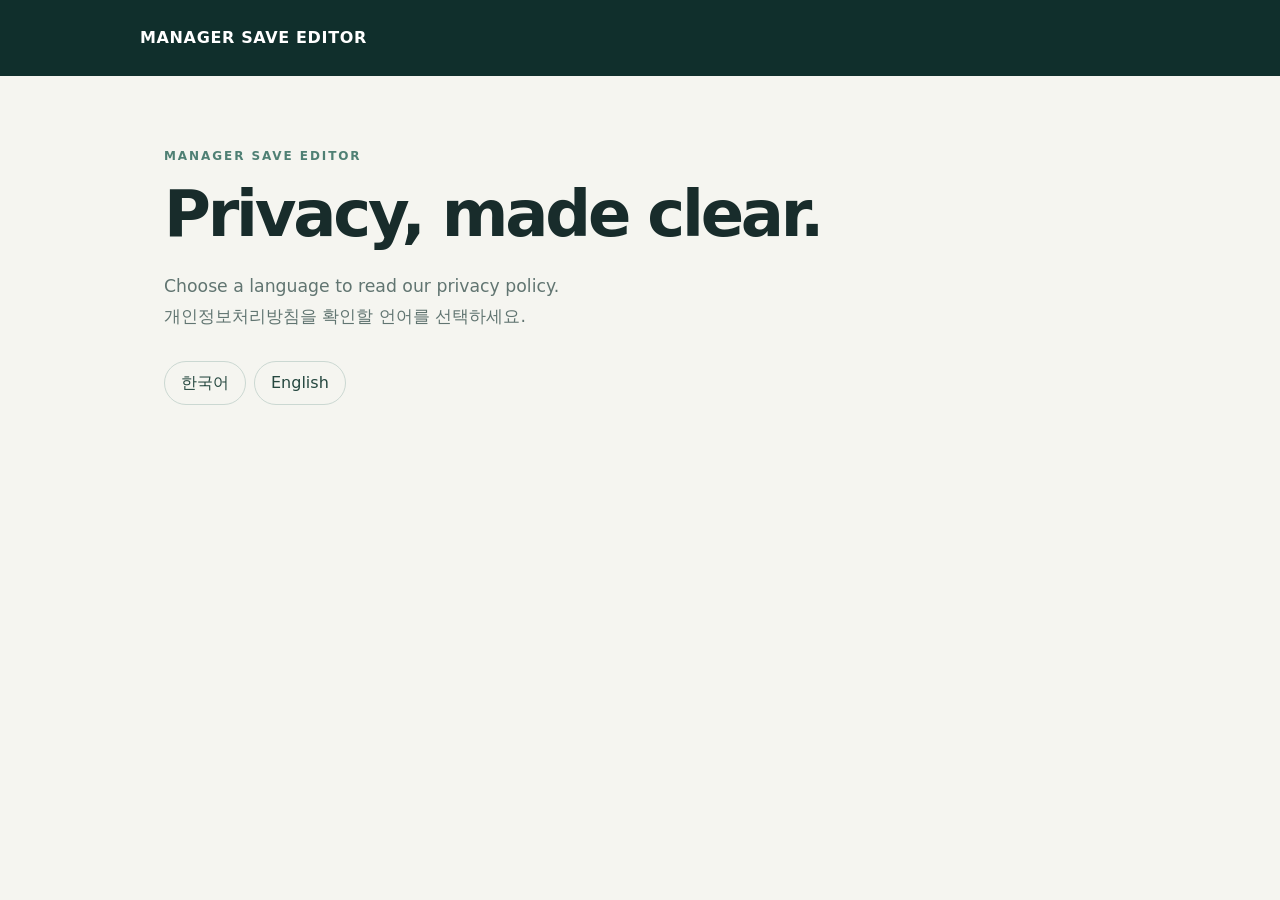
==== index.html @ a38d933c "Publish bilingual privacy policy" ====
<!doctype html><html lang="en"><head><meta charset="utf-8"><meta name="viewport" content="width=device-width,initial-scale=1"><title>Manager Save Editor</title><link rel="stylesheet" href="style.css"></head><body><header><a href="./">MANAGER SAVE EDITOR</a></header><main class="wrap"><div class="eyebrow">Manager Save Editor</div><h1>Privacy, made clear.</h1><p class="intro">Choose a language to read our privacy policy.<br>개인정보처리방침을 확인할 언어를 선택하세요.</p><nav class="langs" aria-label="Language"><a href="privacy/ko.html">한국어</a><a href="privacy/en.html">English</a></nav></main></body></html>
---- style.css ----
*{box-sizing:border-box}body{margin:0;background:#f5f5f0;color:#182c2b;font-family:Inter,"Apple SD Gothic Neo","Malgun Gothic",system-ui,sans-serif;line-height:1.75}header{background:#102f2c;color:#fff;padding:24px max(24px,calc((100vw - 1000px)/2))}header a{color:#fff;text-decoration:none;font-weight:750;letter-spacing:.04em}.wrap{max-width:1000px;margin:auto;padding:70px 24px 90px}.eyebrow{color:#4f8074;font-size:.75rem;font-weight:800;letter-spacing:.16em;text-transform:uppercase}h1{font-size:clamp(2.3rem,6vw,4rem);letter-spacing:-.05em;line-height:1.12;margin:12px 0 20px}.intro{color:#617571;max-width:620px;font-size:1.08rem}.langs{display:flex;gap:8px;margin:30px 0 42px}.langs a{border:1px solid #cbd8d2;padding:7px 16px;border-radius:99px;color:#25473f;text-decoration:none}.langs a[aria-current]{background:#183d36;color:white;border-color:#183d36}.card{background:white;border:1px solid #e1e8e1;border-radius:20px;padding:clamp(24px,5vw,52px);box-shadow:0 12px 45px #173b2d0a}.notice{border-left:3px solid #90b7a3;background:#f2f7f3;padding:16px 20px;border-radius:0 8px 8px 0}h2{font-size:1.2rem;margin:36px 0 8px;letter-spacing:-.02em}p,ul{margin:8px 0}li{margin:5px 0}a{color:#246952}footer{margin-top:42px;color:#71817b;font-size:.85rem}
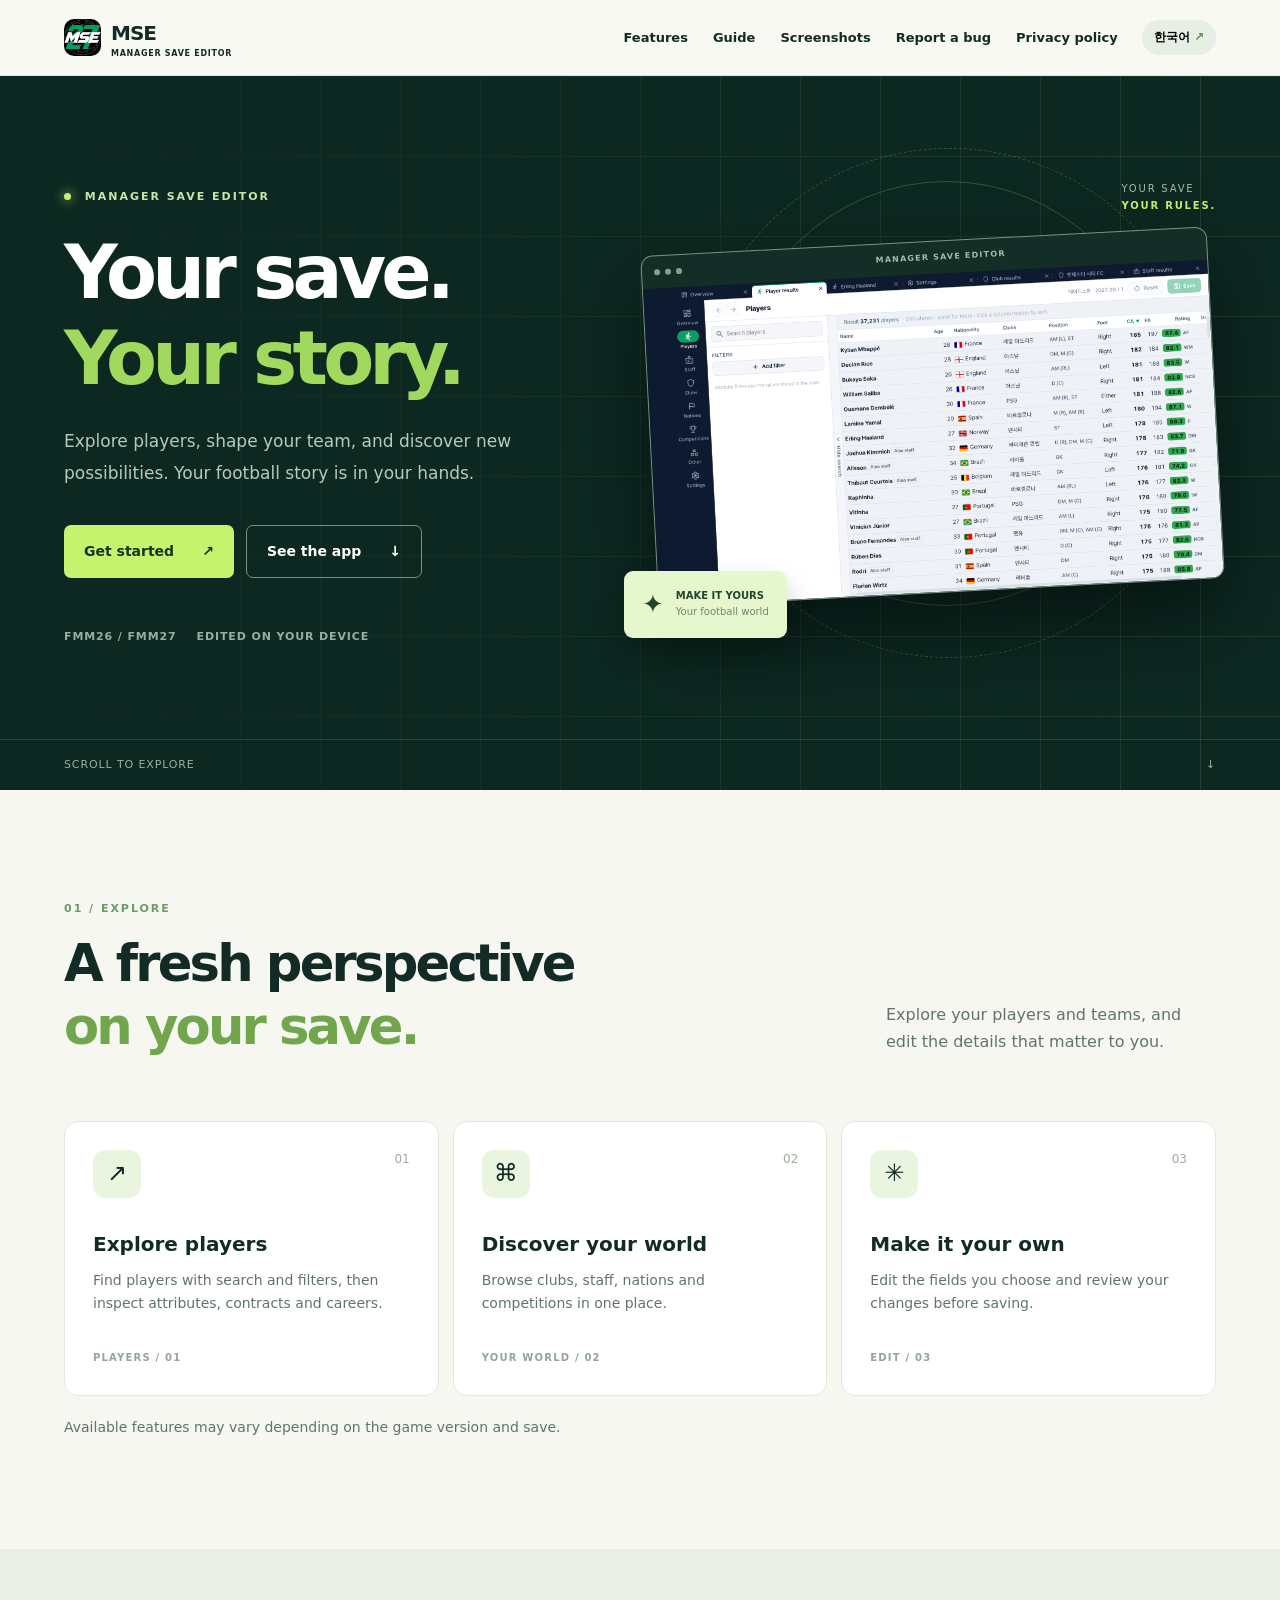
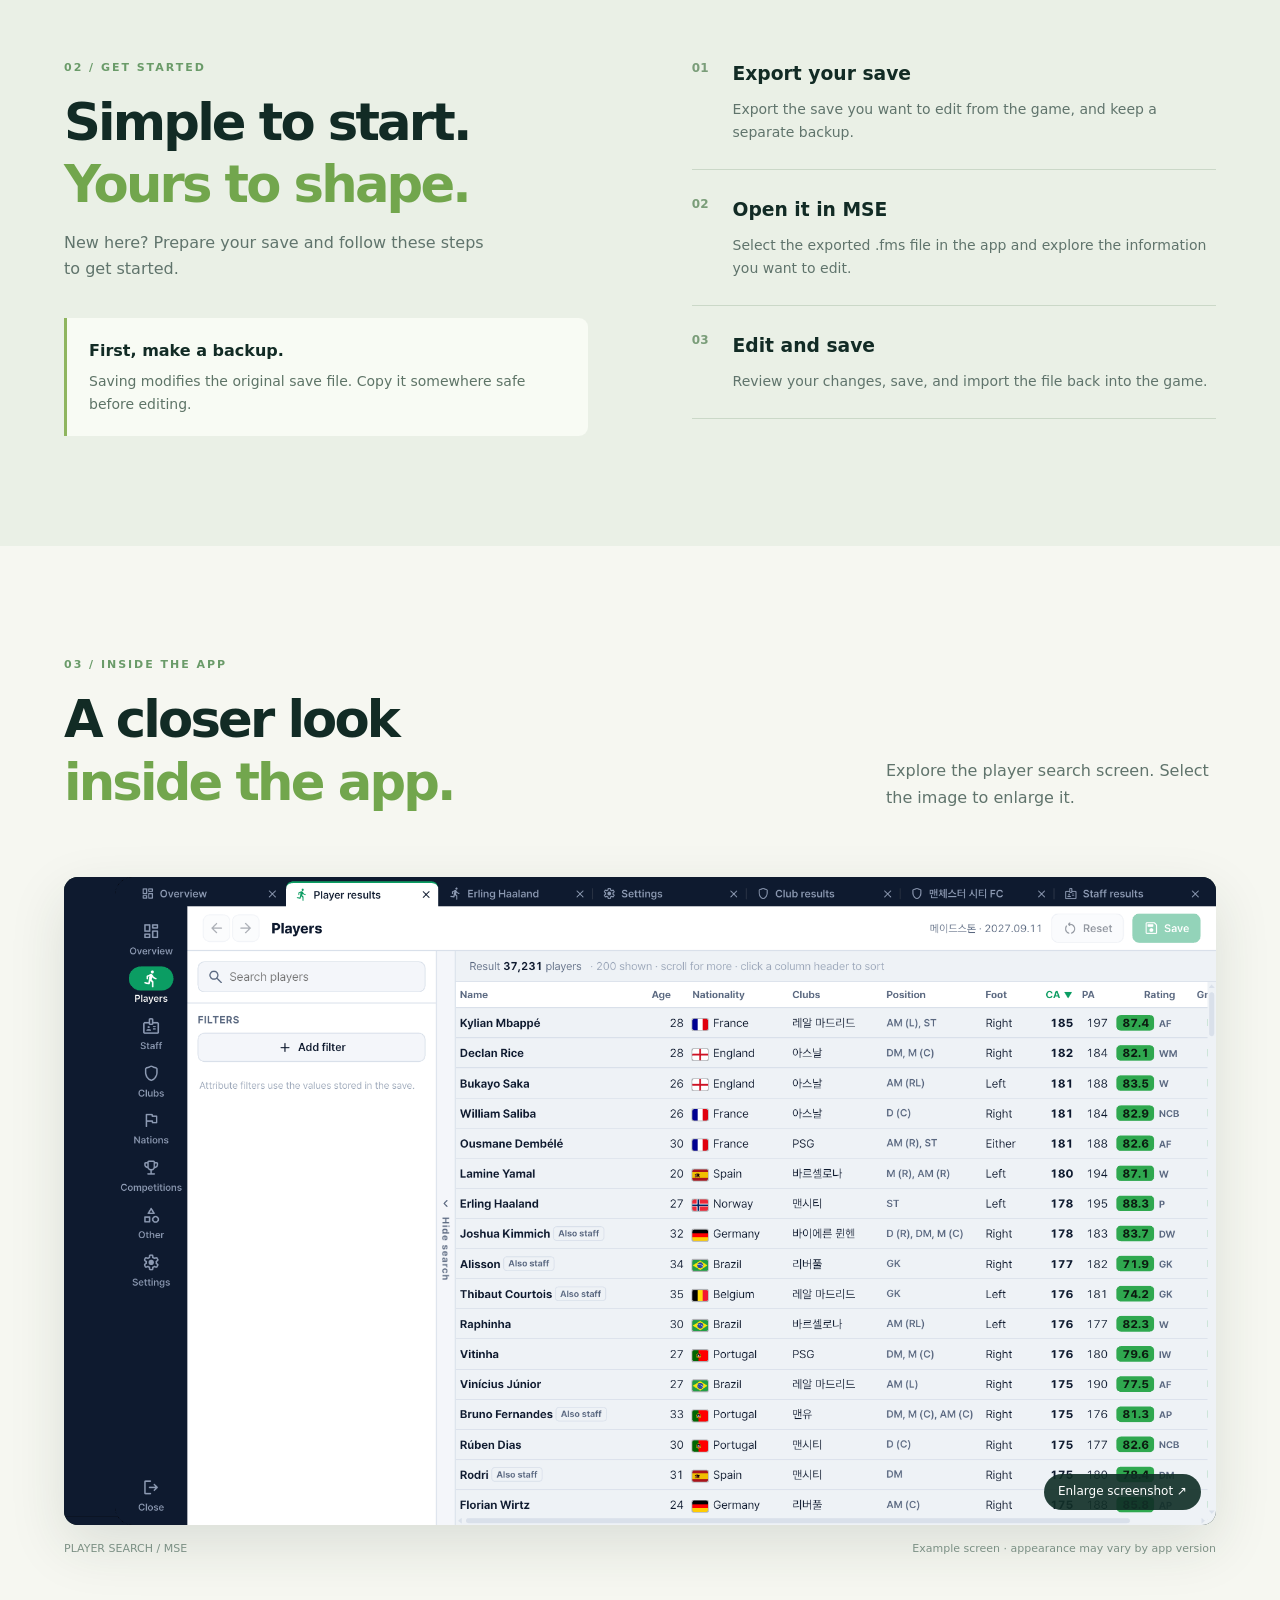
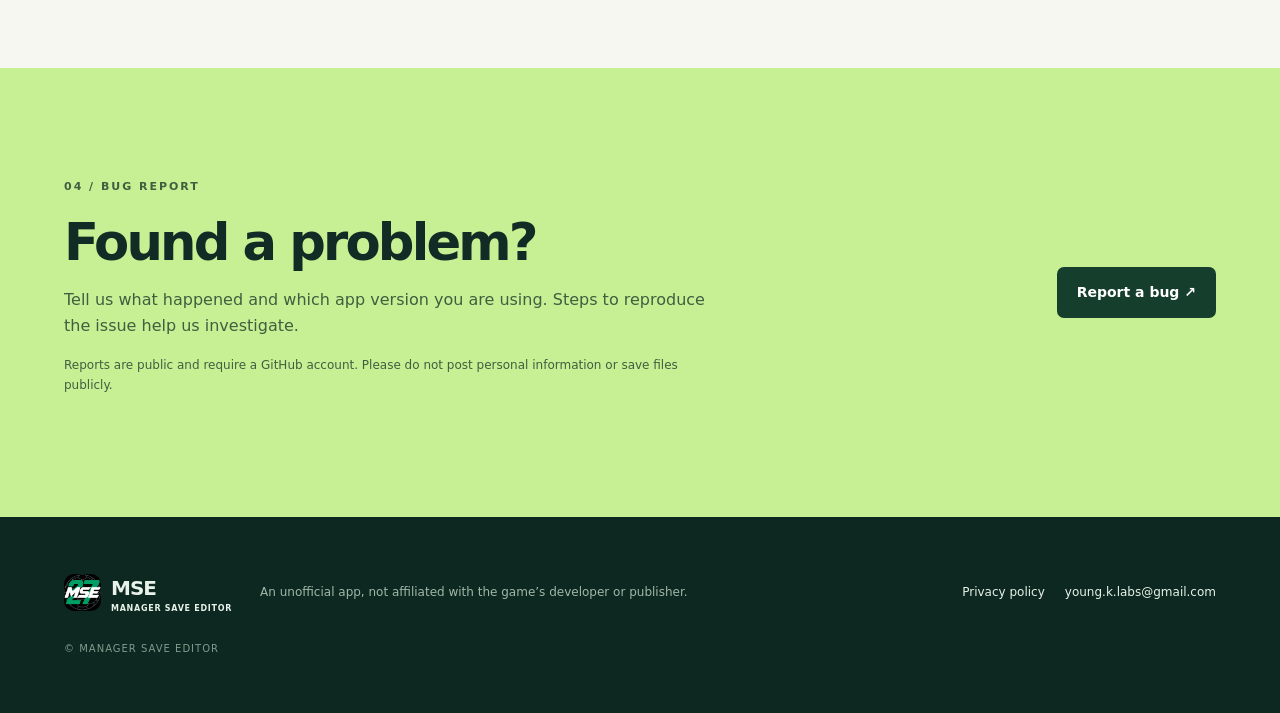
==== commit d95e901c: "Build bilingual MSE website" ====
--- a/index.html
+++ b/index.html
@@ -1 +1,9 @@
-<!doctype html><html lang="en"><head><meta charset="utf-8"><meta name="viewport" content="width=device-width,initial-scale=1"><title>Manager Save Editor</title><link rel="stylesheet" href="style.css"></head><body><header><a href="./">MANAGER SAVE EDITOR</a></header><main class="wrap"><div class="eyebrow">Manager Save Editor</div><h1>Privacy, made clear.</h1><p class="intro">Choose a language to read our privacy policy.<br>개인정보처리방침을 확인할 언어를 선택하세요.</p><nav class="langs" aria-label="Language"><a href="privacy/ko.html">한국어</a><a href="privacy/en.html">English</a></nav></main></body></html>+<!doctype html>
+<html lang="ko"><head><meta charset="utf-8"><meta name="viewport" content="width=device-width,initial-scale=1"><meta name="theme-color" content="#0d2420"><meta name="description" content="Manager Save Editor — guide and information"><title>Manager Save Editor</title><link rel="icon" href="assets/icon.png"><link rel="stylesheet" href="site.css"><script src="site.js" defer></script></head>
+<body><header class="header"><a class="brand" href="#home"><img src="assets/icon.png" alt=""><span>MSE <small>MANAGER SAVE EDITOR</small></span></a><nav id="nav" aria-label="Main navigation"><a href="#features" data-i="navFeatures">기능</a><a href="#guide" data-i="navGuide">사용법</a><a href="#screens" data-i="navScreens">스크린샷</a><a href="#report" data-i="navReport">오류 제보</a><a class="privacy" href="privacy/ko.html" data-i="navPrivacy">개인정보처리방침</a></nav><div class="controls"><button class="language" id="language" type="button" aria-label="Change language">EN <span>↗</span></button><button class="menu" id="menu" type="button" aria-expanded="false" aria-controls="nav" aria-label="메뉴 열기"><span></span><span></span></button></div></header>
+<main id="home"><section class="hero"><div class="hero-grid"></div><div class="hero-inner"><div class="hero-copy"><p class="kicker"><span class="dot"></span> MANAGER SAVE EDITOR</p><h1 data-i="heroTitle">당신의 세이브,<br><em>당신의 이야기.</em></h1><p class="lead" data-i="heroText">선수를 살펴보고, 팀을 바꾸고, 새로운 가능성을 만들어 보세요. 모든 이야기는 당신의 손끝에서 시작됩니다.</p><div class="actions"><a href="#guide" class="button primary" data-i="start">사용법 살펴보기 <span>↗</span></a><a href="#screens" class="button ghost" data-i="see">앱 화면 보기 <span>↓</span></a></div><div class="hero-meta"><span>FMM26 / FMM27</span><span data-i="offline">기기에서 직접 편집</span></div></div><div class="hero-art"><div class="orbit orbit-one"></div><div class="orbit orbit-two"></div><div class="art-label">YOUR SAVE<br><strong>YOUR RULES.</strong></div><button class="screen-frame zoom" type="button" aria-label="스크린샷 확대"><div class="frame-bar"><span></span><span></span><span></span><b>MANAGER SAVE EDITOR</b></div><img class="app-shot" src="assets/players-ko.png" alt="MSE 선수 검색 화면"></button><div class="floating-note"><span>✦</span><div><b>MAKE IT YOURS</b><small data-i="float">당신만의 축구 세계</small></div></div></div></div><div class="hero-bottom"><span data-i="scroll">아래로 스크롤해 알아보기</span><span>↓</span></div></section>
+<section class="section intro" id="features"><div class="section-heading"><div><p class="eyebrow">01 / EXPLORE</p><h2 data-i="featureTitle">세이브 속 모든 순간을<br><em>새롭게.</em></h2></div><p data-i="featureIntro">한 화면에서 선수와 팀을 살펴보고 원하는 부분을 직접 수정하세요.</p></div><div class="feature-grid"><article class="feature"><span class="feature-icon">↗</span><span class="number">01</span><h3 data-i="f1">선수 살펴보기</h3><p data-i="f1d">검색과 필터로 선수를 찾고 능력치, 계약, 경력 등을 확인하세요.</p><span class="feature-bottom">PLAYERS / 01</span></article><article class="feature"><span class="feature-icon">⌘</span><span class="number">02</span><h3 data-i="f2">팀과 세계 탐색</h3><p data-i="f2d">구단, 스탭, 국가와 대회 정보를 한곳에서 살펴보세요.</p><span class="feature-bottom">YOUR WORLD / 02</span></article><article class="feature"><span class="feature-icon">✳</span><span class="number">03</span><h3 data-i="f3">내 방식대로 편집</h3><p data-i="f3d">원하는 항목을 수정하고 저장 전 변경 내용을 확인하세요.</p><span class="feature-bottom">EDIT / 03</span></article></div><p class="subtle" data-i="featuresNote">일부 기능의 지원 범위는 게임 버전과 세이브에 따라 달라질 수 있습니다.</p></section>
+<section class="guide-section" id="guide"><div class="section guide-inner"><div class="guide-header"><p class="eyebrow">02 / GET STARTED</p><h2 data-i="guideTitle">시작은 간단하게.<br><em>이야기는 자유롭게.</em></h2><p data-i="guideIntro">처음이라도 괜찮아요. 세이브를 준비하고 차근차근 시작해 보세요.</p><div class="warning"><strong data-i="backupTitle">먼저, 백업해 주세요.</strong><p data-i="backupText">저장하면 원본 세이브 파일이 수정됩니다. 편집 전 파일을 다른 곳에 복사해 두세요.</p></div></div><div class="steps"><article><span>01</span><div><h3 data-i="s1">세이브 내보내기</h3><p data-i="s1d">게임에서 편집할 세이브를 내보내고, 원본을 별도로 백업하세요.</p></div></article><article><span>02</span><div><h3 data-i="s2">MSE에서 열기</h3><p data-i="s2d">앱에서 내보낸 .fms 파일을 선택하고 원하는 항목을 찾아보세요.</p></div></article><article><span>03</span><div><h3 data-i="s3">수정하고 저장하기</h3><p data-i="s3d">변경 내용을 확인한 뒤 저장하고 게임에서 파일을 다시 가져오세요.</p></div></article></div></div></section>
+<section class="section showcase" id="screens"><div class="section-heading"><div><p class="eyebrow">03 / INSIDE THE APP</p><h2 data-i="screenTitle">직접 보면<br><em>더 쉬우니까.</em></h2></div><p data-i="screenIntro">선수 검색 화면을 살펴보세요. 이미지를 누르면 크게 볼 수 있습니다.</p></div><button class="showcase-image zoom" type="button" aria-label="스크린샷 확대"><img class="app-shot" src="assets/players-ko.png" alt="MSE 선수 검색 화면"><span data-i="enlarge">화면 확대하기 ↗</span></button><div class="caption"><span>PLAYER SEARCH / MSE</span><span data-i="screenNote">예시 화면 · 앱 버전에 따라 화면이 다를 수 있습니다</span></div></section>
+<section class="report section" id="report"><div><p class="eyebrow">04 / BUG REPORT</p><h2 data-i="reportTitle">문제가 생겼나요?</h2><p data-i="reportText">오류가 발생한 상황과 앱 버전을 알려주세요. 재현 방법이 있으면 문제를 확인하는 데 도움이 됩니다.</p><p class="report-note" data-i="reportNote">제보는 공개되며 GitHub 로그인이 필요합니다. 개인정보나 세이브 파일은 공개 게시물에 올리지 마세요.</p></div><a class="button light" href="https://github.com/youngklabs/manager-save-editor/issues/new?title=Bug%20report" target="_blank" rel="noopener noreferrer" data-i="reportButton">오류 제보하기 ↗</a></section></main>
+<footer><a class="brand" href="#home"><img src="assets/icon.png" alt=""><span>MSE <small>MANAGER SAVE EDITOR</small></span></a><p data-i="footer">비공식 앱입니다. 게임 제작사 및 배급사와 관계가 없습니다.</p><div><a class="privacy" href="privacy/ko.html" data-i="navPrivacy">개인정보처리방침</a><a href="mailto:young.k.labs@gmail.com">young.k.labs@gmail.com</a></div><small>© MANAGER SAVE EDITOR</small></footer><dialog id="viewer" aria-label="Screenshot"><button id="close" type="button" aria-label="Close">×</button><img id="viewerImage" alt=""></dialog></body></html>
--- a/site.css
+++ b/site.css
@@ -0,0 +1 @@
+:root{--ink:#122b25;--muted:#60746c;--lime:#c5f36d;--paper:#f6f7f1}*{box-sizing:border-box}html{scroll-behavior:smooth;scroll-padding-top:90px}body{margin:0;font-family:Inter,"Apple SD Gothic Neo","Malgun Gothic",system-ui,sans-serif;background:var(--paper);color:var(--ink);line-height:1.65}a{color:inherit;text-decoration:none}button{font:inherit;cursor:pointer}button:focus-visible,a:focus-visible{outline:3px solid #82b943;outline-offset:4px}.header{height:76px;position:sticky;top:0;z-index:20;display:flex;align-items:center;gap:24px;padding:0 max(5%,calc((100vw - 1320px)/2));background:#f8f9f3ed;backdrop-filter:blur(18px);border-bottom:1px solid #dbe4da}.brand{display:flex;align-items:center;gap:10px;font-size:20px;font-weight:900;letter-spacing:-.05em;white-space:nowrap}.brand img{width:37px;height:37px;border-radius:10px}.brand small{display:block;font-size:8px;letter-spacing:.09em;line-height:1}.header nav{margin-left:auto;display:flex;align-items:center;gap:25px;font-size:13px;font-weight:700}.header nav a:hover{color:#50914e}.controls{display:flex;gap:12px}.language{border:0;background:#e7eee3;border-radius:50px;padding:8px 12px;font-size:12px;font-weight:800}.language span{color:#59904a}.menu{display:none;background:none;border:0;width:38px}.menu span{display:block;background:#19392f;height:2px;margin:6px 0}.hero{background:#0d2821;color:white;position:relative;overflow:hidden}.hero-grid{position:absolute;inset:0;opacity:.14;background-image:linear-gradient(#aac0a1 1px,transparent 1px),linear-gradient(90deg,#aac0a1 1px,transparent 1px);background-size:80px 80px;mask-image:linear-gradient(90deg,transparent,#000)}.hero-inner{max-width:1320px;margin:auto;padding:105px 5% 86px;display:grid;grid-template-columns:1fr 1.05fr;gap:45px;align-items:center;position:relative}.kicker,.eyebrow{font-size:11px;font-weight:900;letter-spacing:.18em;color:#6a9b69}.kicker{color:#c4e8a6}.dot{display:inline-block;width:7px;height:7px;background:var(--lime);border-radius:50%;margin-right:8px;box-shadow:0 0 12px var(--lime)}h1,h2,h3,p{margin-top:0}h1{font-size:clamp(43px,5.8vw,77px);line-height:1.15;letter-spacing:-.065em;margin:24px 0}em{font-style:normal;color:#a1d95e}.lead{max-width:485px;color:#b7c9bd;font-size:17px;line-height:1.9}.actions{display:flex;gap:12px;flex-wrap:wrap;margin:35px 0 50px}.button{display:inline-flex;justify-content:space-between;gap:28px;align-items:center;padding:14px 20px;border-radius:7px;font-weight:800;font-size:14px;transition:transform .2s,background .2s}.button:hover{transform:translateY(-3px)}.primary{background:var(--lime);color:#173422}.ghost{border:1px solid #789286;color:#fff}.hero-meta{display:flex;gap:20px;color:#95afa0;font-size:11px;font-weight:700;letter-spacing:.08em}.hero-art{position:relative;padding:60px 0}.screen-frame{width:100%;padding:0;display:block;border:1px solid #779382;border-radius:12px;background:#142d27;box-shadow:0 35px 80px #0007;overflow:hidden;position:relative;transform:rotate(-3deg);animation:float 6s ease-in-out infinite}.screen-frame img{width:100%;display:block}.frame-bar{height:32px;display:flex;align-items:center;gap:5px;padding:0 12px}.frame-bar span{width:6px;height:6px;background:#7da28f;border-radius:50%}.frame-bar b{margin:auto;color:#a3bcab;font-size:8px;letter-spacing:.15em}.orbit{position:absolute;border:1px solid #69857870;border-radius:50%;width:75%;aspect-ratio:1;top:0;left:15%;animation:spin 30s linear infinite}.orbit-two{width:90%;top:-7%;left:8%;border-style:dashed;animation-direction:reverse}.art-label{position:absolute;right:0;top:0;font-size:10px;letter-spacing:.18em;color:#a2c0ad}.art-label strong{color:var(--lime)}.floating-note{position:absolute;bottom:15px;left:-25px;background:#e6f7ce;color:#25442d;padding:12px 18px;border-radius:9px;display:flex;gap:12px;align-items:center;box-shadow:0 15px 30px #0003;animation:float 5s ease-in-out infinite}.floating-note span{font-size:26px}.floating-note b,.floating-note small{display:block;font-size:10px}.floating-note small{color:#71876f}.hero-bottom{border-top:1px solid #ffffff20;padding:16px 5%;display:flex;justify-content:space-between;color:#9ab0a2;font-size:11px;letter-spacing:.08em}.section{max-width:1320px;margin:auto;padding:110px 5%}.section-heading{display:flex;align-items:end;justify-content:space-between;gap:40px;margin-bottom:50px}.section-heading>p{max-width:330px;color:var(--muted)}h2{font-size:clamp(34px,4vw,53px);line-height:1.22;letter-spacing:-.055em;margin:14px 0}h2 em{color:#72a64d}.feature-grid{display:grid;grid-template-columns:repeat(3,1fr);gap:14px}.feature{position:relative;min-height:260px;background:#fff;border:1px solid #e1e9df;border-radius:14px;padding:28px;transition:transform .25s,box-shadow .25s}.feature:hover{transform:translateY(-6px);box-shadow:0 16px 35px #244e2412}.feature-icon{display:grid;place-items:center;background:#eaf5df;border-radius:12px;width:48px;height:48px;font-size:24px}.number{position:absolute;top:28px;right:28px;color:#9dae9e;font-size:12px}.feature h3{margin:30px 0 8px;font-size:20px}.feature p,.subtle{color:var(--muted);font-size:14px}.feature-bottom{display:block;margin-top:35px;color:#91a598;font-size:10px;font-weight:800;letter-spacing:.12em}.subtle{margin:20px 0 0}.guide-section{background:#eaf0e6}.guide-inner{display:grid;grid-template-columns:1fr 1fr;gap:9%}.guide-header>p:not(.eyebrow){max-width:420px;color:var(--muted)}.warning{margin-top:35px;padding:20px 22px;border-left:3px solid #8fb55f;background:#f8fbf4;border-radius:0 9px 9px 0}.warning p{margin:6px 0 0;color:#5e7467;font-size:14px}.steps article{display:flex;gap:24px;padding:25px 0;border-bottom:1px solid #cbd8c8}.steps article:first-child{padding-top:0}.steps span{font-size:12px;font-weight:800;color:#7a9d79}.steps h3{margin:0 0 8px}.steps p{margin:0;color:var(--muted);font-size:14px}.showcase-image{position:relative;display:block;width:100%;padding:0;border:0;border-radius:14px;overflow:hidden;background:#10251f;box-shadow:0 20px 55px #223a2820}.showcase-image img{width:100%;display:block;transition:transform .5s}.showcase-image:hover img{transform:scale(1.02)}.showcase-image span{position:absolute;bottom:15px;right:15px;background:#112f27e8;color:white;padding:8px 14px;border-radius:50px;font-size:12px}.caption{display:flex;justify-content:space-between;gap:10px;color:#82968a;font-size:11px;margin-top:15px}.report{max-width:none;background:#c7ef93;display:flex;justify-content:space-between;align-items:center;gap:30px;padding-left:max(5%,calc((100vw - 1190px)/2));padding-right:max(5%,calc((100vw - 1190px)/2))}.report>div{max-width:650px}.report p{color:#415e40}.report-note{font-size:12px}.light{background:#153e2d;color:white;white-space:nowrap}footer{background:#0d2821;color:#e7f2e8;padding:55px 5%;display:flex;align-items:center;gap:28px;flex-wrap:wrap}footer p{font-size:12px;color:#a1b7a8;margin:0}footer>div{margin-left:auto;display:flex;gap:20px;flex-wrap:wrap;font-size:12px}footer>small{width:100%;font-size:10px;color:#829b8d;letter-spacing:.1em}dialog{padding:40px;border:0;border-radius:12px;max-width:min(96vw,1500px);max-height:95vh;background:#0e251f}dialog::backdrop{background:#06110fe8}dialog img{display:block;max-width:100%;max-height:80vh;object-fit:contain}dialog button{position:absolute;right:8px;top:0;color:white;background:none;border:0;font-size:32px}@keyframes float{50%{transform:translateY(-8px) rotate(-2deg)}}@keyframes spin{to{transform:rotate(360deg)}}@media(max-width:900px){.header nav{display:none;position:absolute;top:76px;left:0;right:0;background:#f8f9f3;padding:20px 5%;box-shadow:0 14px 20px #0001;flex-direction:column;align-items:stretch}.header nav.open{display:flex}.controls{margin-left:auto}.menu{display:block}.hero-inner{grid-template-columns:1fr;padding-top:70px}.hero-art{max-width:600px;width:90%;margin:auto}.feature-grid{grid-template-columns:1fr}.feature{min-height:0}.feature-bottom{margin-top:22px}.guide-inner{grid-template-columns:1fr;gap:45px}.section{padding:75px 6%}.section-heading{display:block}.section-heading>p{margin-top:20px}.report{align-items:flex-start;flex-direction:column}footer>div{margin-left:0;width:100%}}@media(max-width:480px){.brand small{font-size:7px}.hero-inner{padding-top:58px}.lead{font-size:15px}.actions .button{flex:1;min-width:140px;gap:8px;font-size:12px}.hero-art{width:92%;padding:40px 0}.floating-note{left:-12px;bottom:2px;padding:8px 12px}.caption{flex-direction:column}.showcase-image span{font-size:10px}.hero-meta{font-size:10px}.report{padding:70px 6%}}@media(prefers-reduced-motion:reduce){*,*::before,*::after{animation-duration:.01ms!important;animation-iteration-count:1!important;transition-duration:.01ms!important;scroll-behavior:auto!important}}
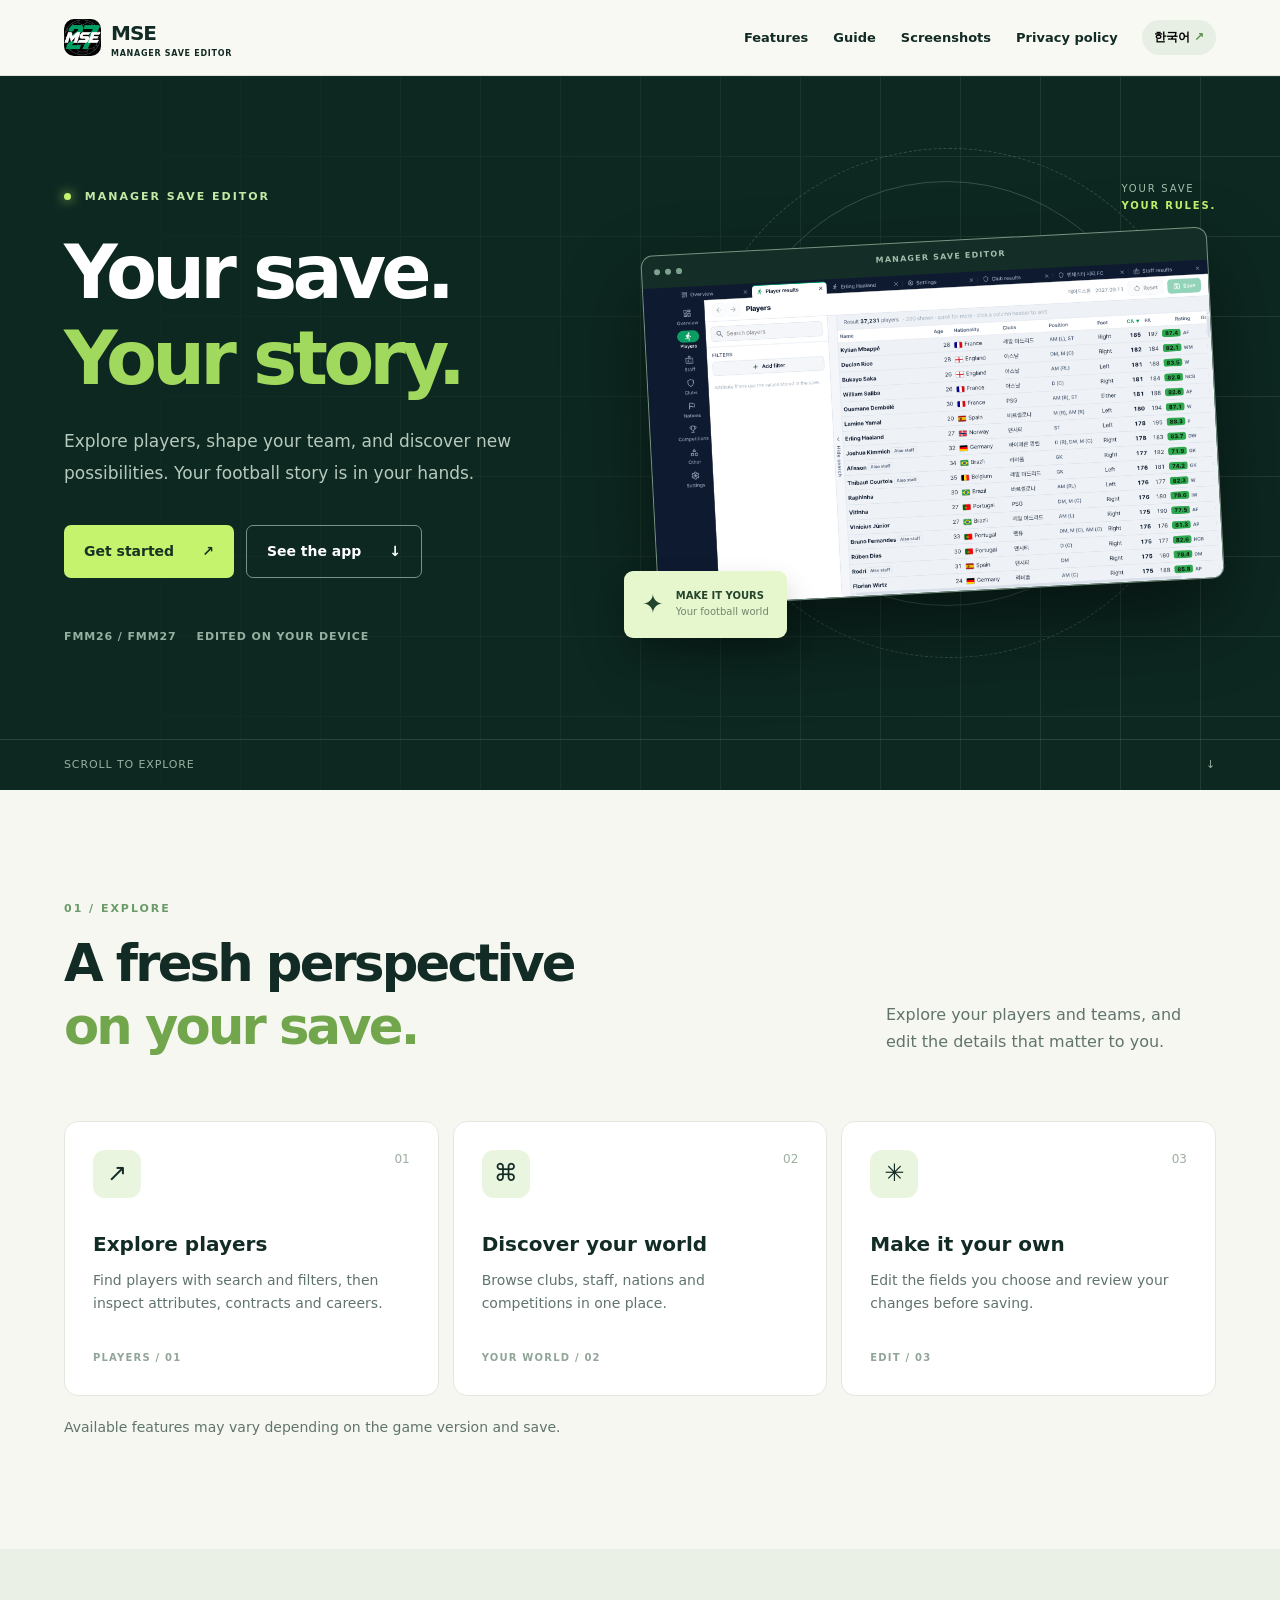
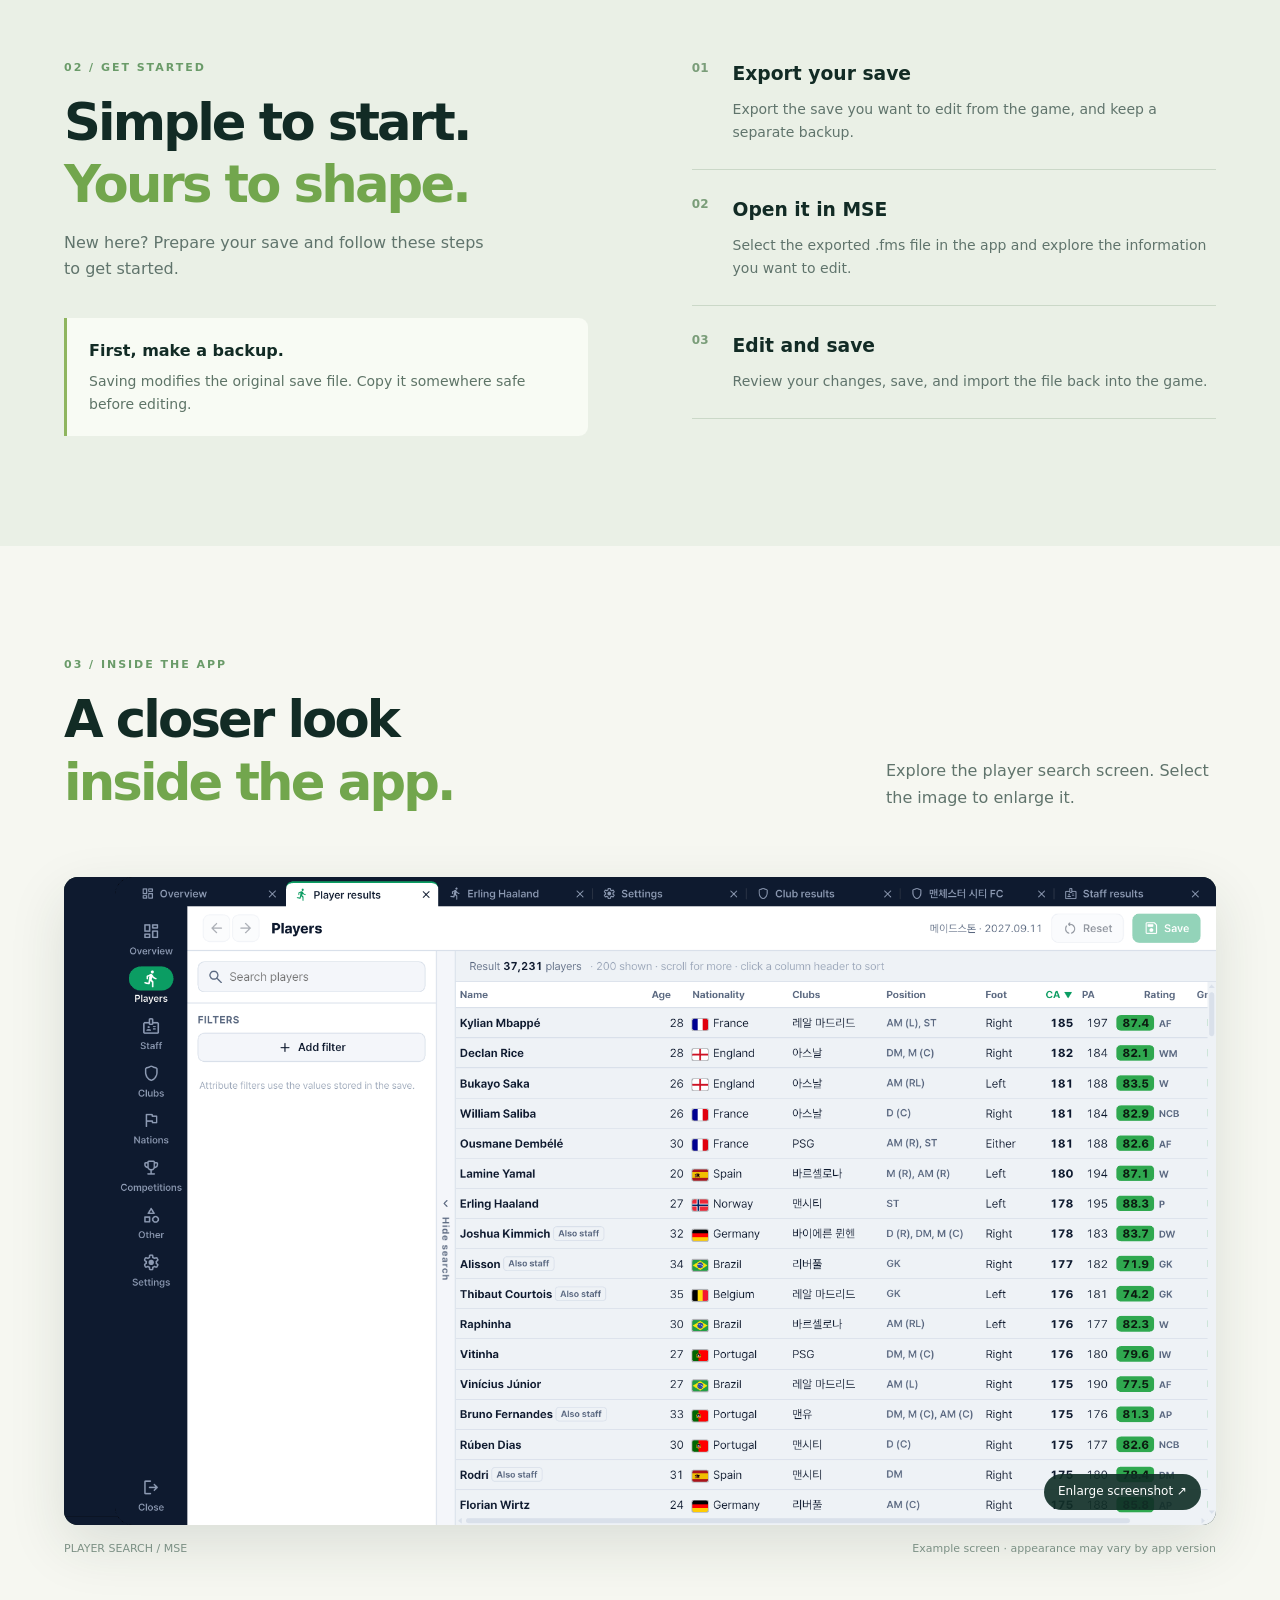
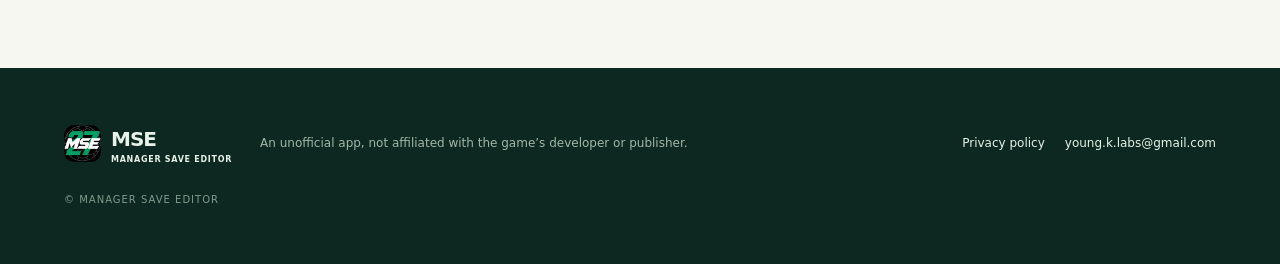
==== commit 4297be33: "Remove bug report section" ====
--- a/index.html
+++ b/index.html
@@ -1,9 +1,9 @@
 <!doctype html>
 <html lang="ko"><head><meta charset="utf-8"><meta name="viewport" content="width=device-width,initial-scale=1"><meta name="theme-color" content="#0d2420"><meta name="description" content="Manager Save Editor — guide and information"><title>Manager Save Editor</title><link rel="icon" href="assets/icon.png"><link rel="stylesheet" href="site.css"><script src="site.js" defer></script></head>
-<body><header class="header"><a class="brand" href="#home"><img src="assets/icon.png" alt=""><span>MSE <small>MANAGER SAVE EDITOR</small></span></a><nav id="nav" aria-label="Main navigation"><a href="#features" data-i="navFeatures">기능</a><a href="#guide" data-i="navGuide">사용법</a><a href="#screens" data-i="navScreens">스크린샷</a><a href="#report" data-i="navReport">오류 제보</a><a class="privacy" href="privacy/ko.html" data-i="navPrivacy">개인정보처리방침</a></nav><div class="controls"><button class="language" id="language" type="button" aria-label="Change language">EN <span>↗</span></button><button class="menu" id="menu" type="button" aria-expanded="false" aria-controls="nav" aria-label="메뉴 열기"><span></span><span></span></button></div></header>
+<body><header class="header"><a class="brand" href="#home"><img src="assets/icon.png" alt=""><span>MSE <small>MANAGER SAVE EDITOR</small></span></a><nav id="nav" aria-label="Main navigation"><a href="#features" data-i="navFeatures">기능</a><a href="#guide" data-i="navGuide">사용법</a><a href="#screens" data-i="navScreens">스크린샷</a><a class="privacy" href="privacy/ko.html" data-i="navPrivacy">개인정보처리방침</a></nav><div class="controls"><button class="language" id="language" type="button" aria-label="Change language">EN <span>↗</span></button><button class="menu" id="menu" type="button" aria-expanded="false" aria-controls="nav" aria-label="메뉴 열기"><span></span><span></span></button></div></header>
 <main id="home"><section class="hero"><div class="hero-grid"></div><div class="hero-inner"><div class="hero-copy"><p class="kicker"><span class="dot"></span> MANAGER SAVE EDITOR</p><h1 data-i="heroTitle">당신의 세이브,<br><em>당신의 이야기.</em></h1><p class="lead" data-i="heroText">선수를 살펴보고, 팀을 바꾸고, 새로운 가능성을 만들어 보세요. 모든 이야기는 당신의 손끝에서 시작됩니다.</p><div class="actions"><a href="#guide" class="button primary" data-i="start">사용법 살펴보기 <span>↗</span></a><a href="#screens" class="button ghost" data-i="see">앱 화면 보기 <span>↓</span></a></div><div class="hero-meta"><span>FMM26 / FMM27</span><span data-i="offline">기기에서 직접 편집</span></div></div><div class="hero-art"><div class="orbit orbit-one"></div><div class="orbit orbit-two"></div><div class="art-label">YOUR SAVE<br><strong>YOUR RULES.</strong></div><button class="screen-frame zoom" type="button" aria-label="스크린샷 확대"><div class="frame-bar"><span></span><span></span><span></span><b>MANAGER SAVE EDITOR</b></div><img class="app-shot" src="assets/players-ko.png" alt="MSE 선수 검색 화면"></button><div class="floating-note"><span>✦</span><div><b>MAKE IT YOURS</b><small data-i="float">당신만의 축구 세계</small></div></div></div></div><div class="hero-bottom"><span data-i="scroll">아래로 스크롤해 알아보기</span><span>↓</span></div></section>
 <section class="section intro" id="features"><div class="section-heading"><div><p class="eyebrow">01 / EXPLORE</p><h2 data-i="featureTitle">세이브 속 모든 순간을<br><em>새롭게.</em></h2></div><p data-i="featureIntro">한 화면에서 선수와 팀을 살펴보고 원하는 부분을 직접 수정하세요.</p></div><div class="feature-grid"><article class="feature"><span class="feature-icon">↗</span><span class="number">01</span><h3 data-i="f1">선수 살펴보기</h3><p data-i="f1d">검색과 필터로 선수를 찾고 능력치, 계약, 경력 등을 확인하세요.</p><span class="feature-bottom">PLAYERS / 01</span></article><article class="feature"><span class="feature-icon">⌘</span><span class="number">02</span><h3 data-i="f2">팀과 세계 탐색</h3><p data-i="f2d">구단, 스탭, 국가와 대회 정보를 한곳에서 살펴보세요.</p><span class="feature-bottom">YOUR WORLD / 02</span></article><article class="feature"><span class="feature-icon">✳</span><span class="number">03</span><h3 data-i="f3">내 방식대로 편집</h3><p data-i="f3d">원하는 항목을 수정하고 저장 전 변경 내용을 확인하세요.</p><span class="feature-bottom">EDIT / 03</span></article></div><p class="subtle" data-i="featuresNote">일부 기능의 지원 범위는 게임 버전과 세이브에 따라 달라질 수 있습니다.</p></section>
 <section class="guide-section" id="guide"><div class="section guide-inner"><div class="guide-header"><p class="eyebrow">02 / GET STARTED</p><h2 data-i="guideTitle">시작은 간단하게.<br><em>이야기는 자유롭게.</em></h2><p data-i="guideIntro">처음이라도 괜찮아요. 세이브를 준비하고 차근차근 시작해 보세요.</p><div class="warning"><strong data-i="backupTitle">먼저, 백업해 주세요.</strong><p data-i="backupText">저장하면 원본 세이브 파일이 수정됩니다. 편집 전 파일을 다른 곳에 복사해 두세요.</p></div></div><div class="steps"><article><span>01</span><div><h3 data-i="s1">세이브 내보내기</h3><p data-i="s1d">게임에서 편집할 세이브를 내보내고, 원본을 별도로 백업하세요.</p></div></article><article><span>02</span><div><h3 data-i="s2">MSE에서 열기</h3><p data-i="s2d">앱에서 내보낸 .fms 파일을 선택하고 원하는 항목을 찾아보세요.</p></div></article><article><span>03</span><div><h3 data-i="s3">수정하고 저장하기</h3><p data-i="s3d">변경 내용을 확인한 뒤 저장하고 게임에서 파일을 다시 가져오세요.</p></div></article></div></div></section>
 <section class="section showcase" id="screens"><div class="section-heading"><div><p class="eyebrow">03 / INSIDE THE APP</p><h2 data-i="screenTitle">직접 보면<br><em>더 쉬우니까.</em></h2></div><p data-i="screenIntro">선수 검색 화면을 살펴보세요. 이미지를 누르면 크게 볼 수 있습니다.</p></div><button class="showcase-image zoom" type="button" aria-label="스크린샷 확대"><img class="app-shot" src="assets/players-ko.png" alt="MSE 선수 검색 화면"><span data-i="enlarge">화면 확대하기 ↗</span></button><div class="caption"><span>PLAYER SEARCH / MSE</span><span data-i="screenNote">예시 화면 · 앱 버전에 따라 화면이 다를 수 있습니다</span></div></section>
-<section class="report section" id="report"><div><p class="eyebrow">04 / BUG REPORT</p><h2 data-i="reportTitle">문제가 생겼나요?</h2><p data-i="reportText">오류가 발생한 상황과 앱 버전을 알려주세요. 재현 방법이 있으면 문제를 확인하는 데 도움이 됩니다.</p><p class="report-note" data-i="reportNote">제보는 공개되며 GitHub 로그인이 필요합니다. 개인정보나 세이브 파일은 공개 게시물에 올리지 마세요.</p></div><a class="button light" href="https://github.com/youngklabs/manager-save-editor/issues/new?title=Bug%20report" target="_blank" rel="noopener noreferrer" data-i="reportButton">오류 제보하기 ↗</a></section></main>
+</main>
 <footer><a class="brand" href="#home"><img src="assets/icon.png" alt=""><span>MSE <small>MANAGER SAVE EDITOR</small></span></a><p data-i="footer">비공식 앱입니다. 게임 제작사 및 배급사와 관계가 없습니다.</p><div><a class="privacy" href="privacy/ko.html" data-i="navPrivacy">개인정보처리방침</a><a href="mailto:young.k.labs@gmail.com">young.k.labs@gmail.com</a></div><small>© MANAGER SAVE EDITOR</small></footer><dialog id="viewer" aria-label="Screenshot"><button id="close" type="button" aria-label="Close">×</button><img id="viewerImage" alt=""></dialog></body></html>
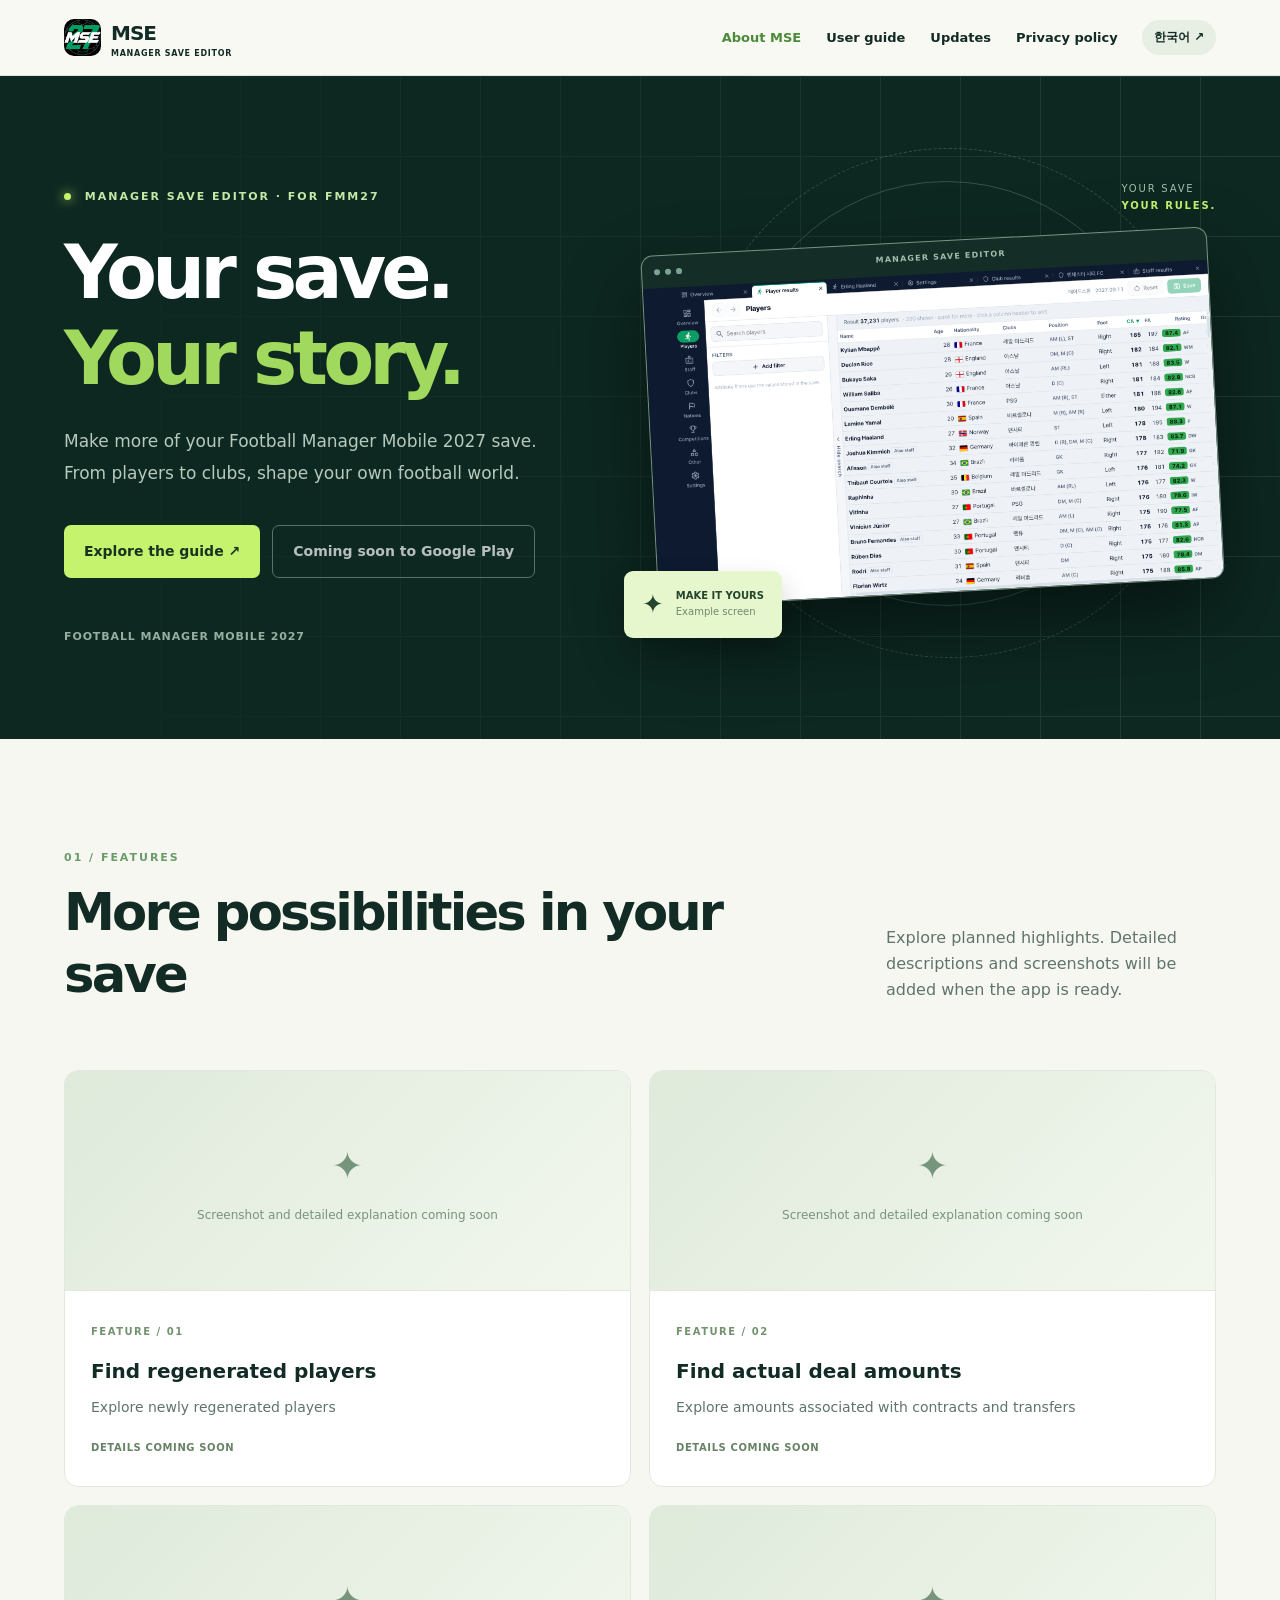
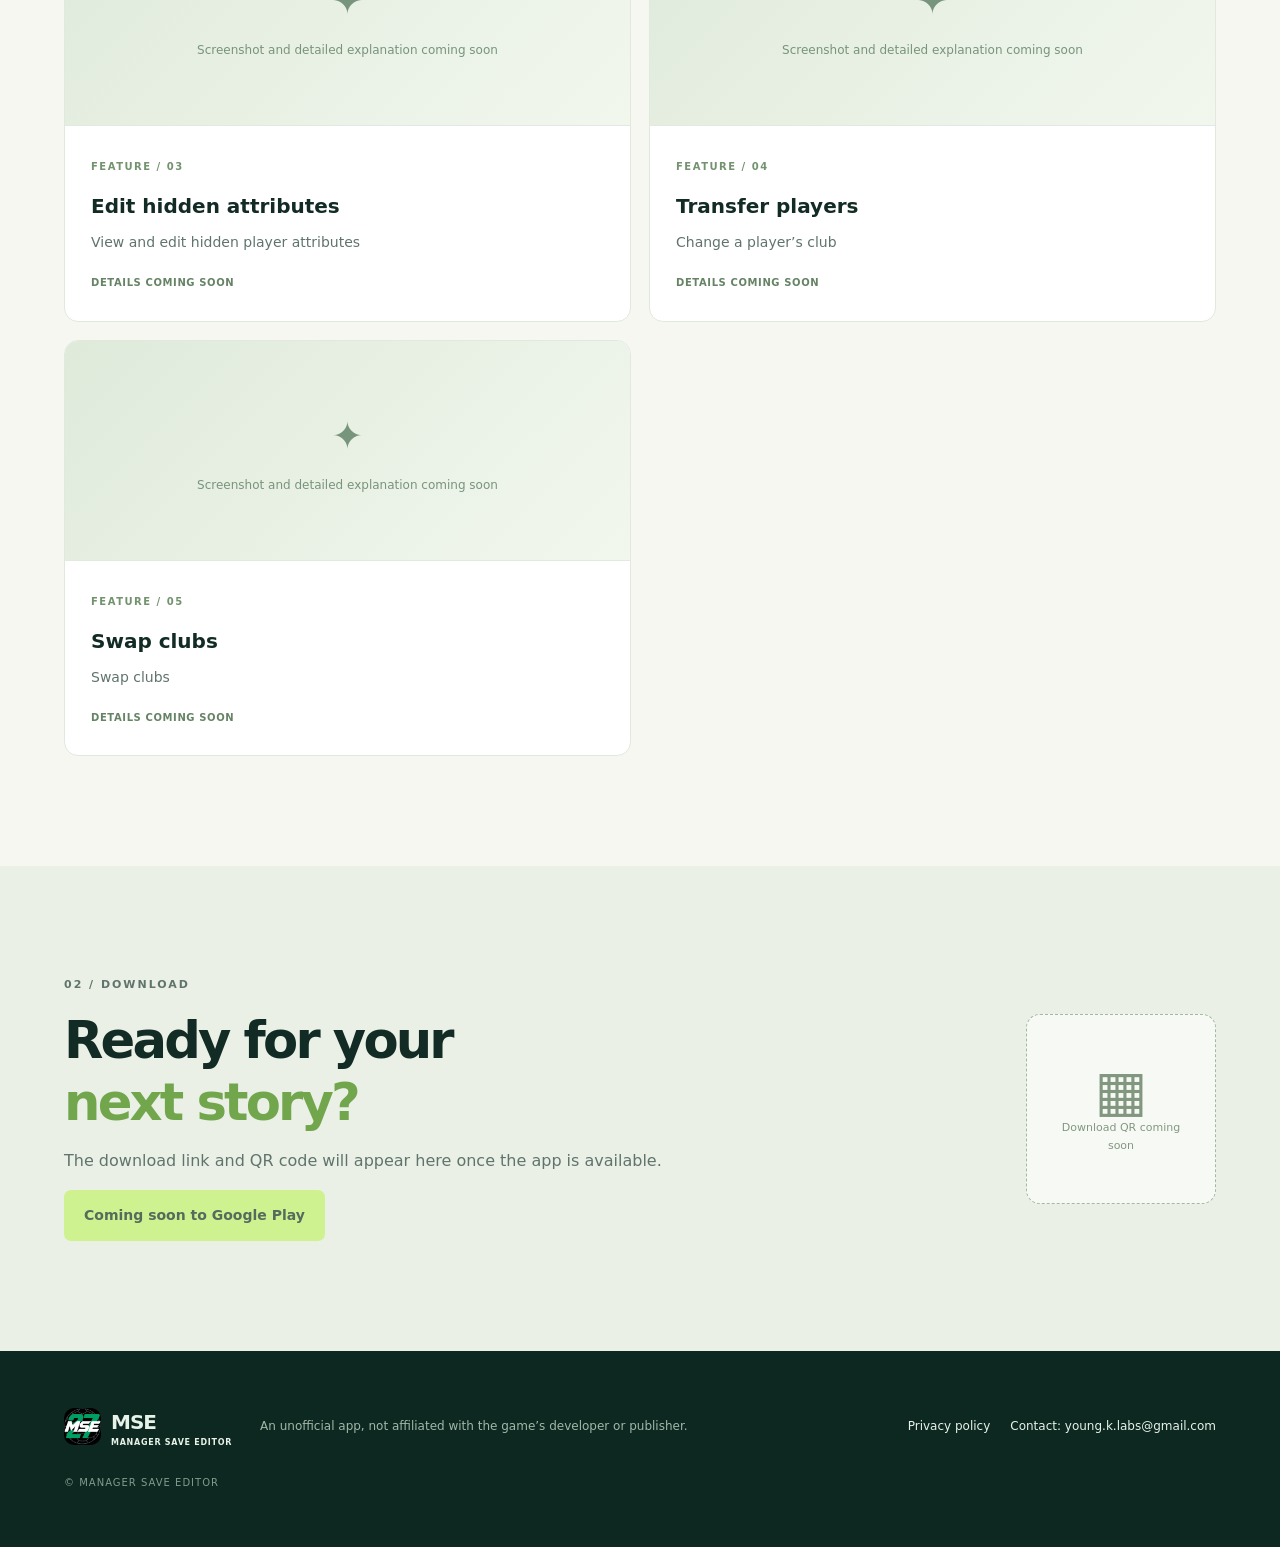
==== commit 63b69e21: "Add FMM27 guide and release notes layout" ====
--- a/index.html
+++ b/index.html
@@ -1,9 +1 @@
-<!doctype html>
-<html lang="ko"><head><meta charset="utf-8"><meta name="viewport" content="width=device-width,initial-scale=1"><meta name="theme-color" content="#0d2420"><meta name="description" content="Manager Save Editor — guide and information"><title>Manager Save Editor</title><link rel="icon" href="assets/icon.png"><link rel="stylesheet" href="site.css"><script src="site.js" defer></script></head>
-<body><header class="header"><a class="brand" href="#home"><img src="assets/icon.png" alt=""><span>MSE <small>MANAGER SAVE EDITOR</small></span></a><nav id="nav" aria-label="Main navigation"><a href="#features" data-i="navFeatures">기능</a><a href="#guide" data-i="navGuide">사용법</a><a href="#screens" data-i="navScreens">스크린샷</a><a class="privacy" href="privacy/ko.html" data-i="navPrivacy">개인정보처리방침</a></nav><div class="controls"><button class="language" id="language" type="button" aria-label="Change language">EN <span>↗</span></button><button class="menu" id="menu" type="button" aria-expanded="false" aria-controls="nav" aria-label="메뉴 열기"><span></span><span></span></button></div></header>
-<main id="home"><section class="hero"><div class="hero-grid"></div><div class="hero-inner"><div class="hero-copy"><p class="kicker"><span class="dot"></span> MANAGER SAVE EDITOR</p><h1 data-i="heroTitle">당신의 세이브,<br><em>당신의 이야기.</em></h1><p class="lead" data-i="heroText">선수를 살펴보고, 팀을 바꾸고, 새로운 가능성을 만들어 보세요. 모든 이야기는 당신의 손끝에서 시작됩니다.</p><div class="actions"><a href="#guide" class="button primary" data-i="start">사용법 살펴보기 <span>↗</span></a><a href="#screens" class="button ghost" data-i="see">앱 화면 보기 <span>↓</span></a></div><div class="hero-meta"><span>FMM26 / FMM27</span><span data-i="offline">기기에서 직접 편집</span></div></div><div class="hero-art"><div class="orbit orbit-one"></div><div class="orbit orbit-two"></div><div class="art-label">YOUR SAVE<br><strong>YOUR RULES.</strong></div><button class="screen-frame zoom" type="button" aria-label="스크린샷 확대"><div class="frame-bar"><span></span><span></span><span></span><b>MANAGER SAVE EDITOR</b></div><img class="app-shot" src="assets/players-ko.png" alt="MSE 선수 검색 화면"></button><div class="floating-note"><span>✦</span><div><b>MAKE IT YOURS</b><small data-i="float">당신만의 축구 세계</small></div></div></div></div><div class="hero-bottom"><span data-i="scroll">아래로 스크롤해 알아보기</span><span>↓</span></div></section>
-<section class="section intro" id="features"><div class="section-heading"><div><p class="eyebrow">01 / EXPLORE</p><h2 data-i="featureTitle">세이브 속 모든 순간을<br><em>새롭게.</em></h2></div><p data-i="featureIntro">한 화면에서 선수와 팀을 살펴보고 원하는 부분을 직접 수정하세요.</p></div><div class="feature-grid"><article class="feature"><span class="feature-icon">↗</span><span class="number">01</span><h3 data-i="f1">선수 살펴보기</h3><p data-i="f1d">검색과 필터로 선수를 찾고 능력치, 계약, 경력 등을 확인하세요.</p><span class="feature-bottom">PLAYERS / 01</span></article><article class="feature"><span class="feature-icon">⌘</span><span class="number">02</span><h3 data-i="f2">팀과 세계 탐색</h3><p data-i="f2d">구단, 스탭, 국가와 대회 정보를 한곳에서 살펴보세요.</p><span class="feature-bottom">YOUR WORLD / 02</span></article><article class="feature"><span class="feature-icon">✳</span><span class="number">03</span><h3 data-i="f3">내 방식대로 편집</h3><p data-i="f3d">원하는 항목을 수정하고 저장 전 변경 내용을 확인하세요.</p><span class="feature-bottom">EDIT / 03</span></article></div><p class="subtle" data-i="featuresNote">일부 기능의 지원 범위는 게임 버전과 세이브에 따라 달라질 수 있습니다.</p></section>
-<section class="guide-section" id="guide"><div class="section guide-inner"><div class="guide-header"><p class="eyebrow">02 / GET STARTED</p><h2 data-i="guideTitle">시작은 간단하게.<br><em>이야기는 자유롭게.</em></h2><p data-i="guideIntro">처음이라도 괜찮아요. 세이브를 준비하고 차근차근 시작해 보세요.</p><div class="warning"><strong data-i="backupTitle">먼저, 백업해 주세요.</strong><p data-i="backupText">저장하면 원본 세이브 파일이 수정됩니다. 편집 전 파일을 다른 곳에 복사해 두세요.</p></div></div><div class="steps"><article><span>01</span><div><h3 data-i="s1">세이브 내보내기</h3><p data-i="s1d">게임에서 편집할 세이브를 내보내고, 원본을 별도로 백업하세요.</p></div></article><article><span>02</span><div><h3 data-i="s2">MSE에서 열기</h3><p data-i="s2d">앱에서 내보낸 .fms 파일을 선택하고 원하는 항목을 찾아보세요.</p></div></article><article><span>03</span><div><h3 data-i="s3">수정하고 저장하기</h3><p data-i="s3d">변경 내용을 확인한 뒤 저장하고 게임에서 파일을 다시 가져오세요.</p></div></article></div></div></section>
-<section class="section showcase" id="screens"><div class="section-heading"><div><p class="eyebrow">03 / INSIDE THE APP</p><h2 data-i="screenTitle">직접 보면<br><em>더 쉬우니까.</em></h2></div><p data-i="screenIntro">선수 검색 화면을 살펴보세요. 이미지를 누르면 크게 볼 수 있습니다.</p></div><button class="showcase-image zoom" type="button" aria-label="스크린샷 확대"><img class="app-shot" src="assets/players-ko.png" alt="MSE 선수 검색 화면"><span data-i="enlarge">화면 확대하기 ↗</span></button><div class="caption"><span>PLAYER SEARCH / MSE</span><span data-i="screenNote">예시 화면 · 앱 버전에 따라 화면이 다를 수 있습니다</span></div></section>
-</main>
-<footer><a class="brand" href="#home"><img src="assets/icon.png" alt=""><span>MSE <small>MANAGER SAVE EDITOR</small></span></a><p data-i="footer">비공식 앱입니다. 게임 제작사 및 배급사와 관계가 없습니다.</p><div><a class="privacy" href="privacy/ko.html" data-i="navPrivacy">개인정보처리방침</a><a href="mailto:young.k.labs@gmail.com">young.k.labs@gmail.com</a></div><small>© MANAGER SAVE EDITOR</small></footer><dialog id="viewer" aria-label="Screenshot"><button id="close" type="button" aria-label="Close">×</button><img id="viewerImage" alt=""></dialog></body></html>
+<!doctype html><html lang="ko"><head><meta charset="utf-8"><meta name="viewport" content="width=device-width,initial-scale=1"><title>Manager Save Editor</title><script>const lang=new URLSearchParams(location.search).get('lang');location.replace((lang==='ko'||lang==='en'?lang:(navigator.language.toLowerCase().startsWith('ko')?'ko':'en'))+'/index.html')</script></head><body><a href="ko/index.html">한국어</a> · <a href="en/index.html">English</a></body></html>
